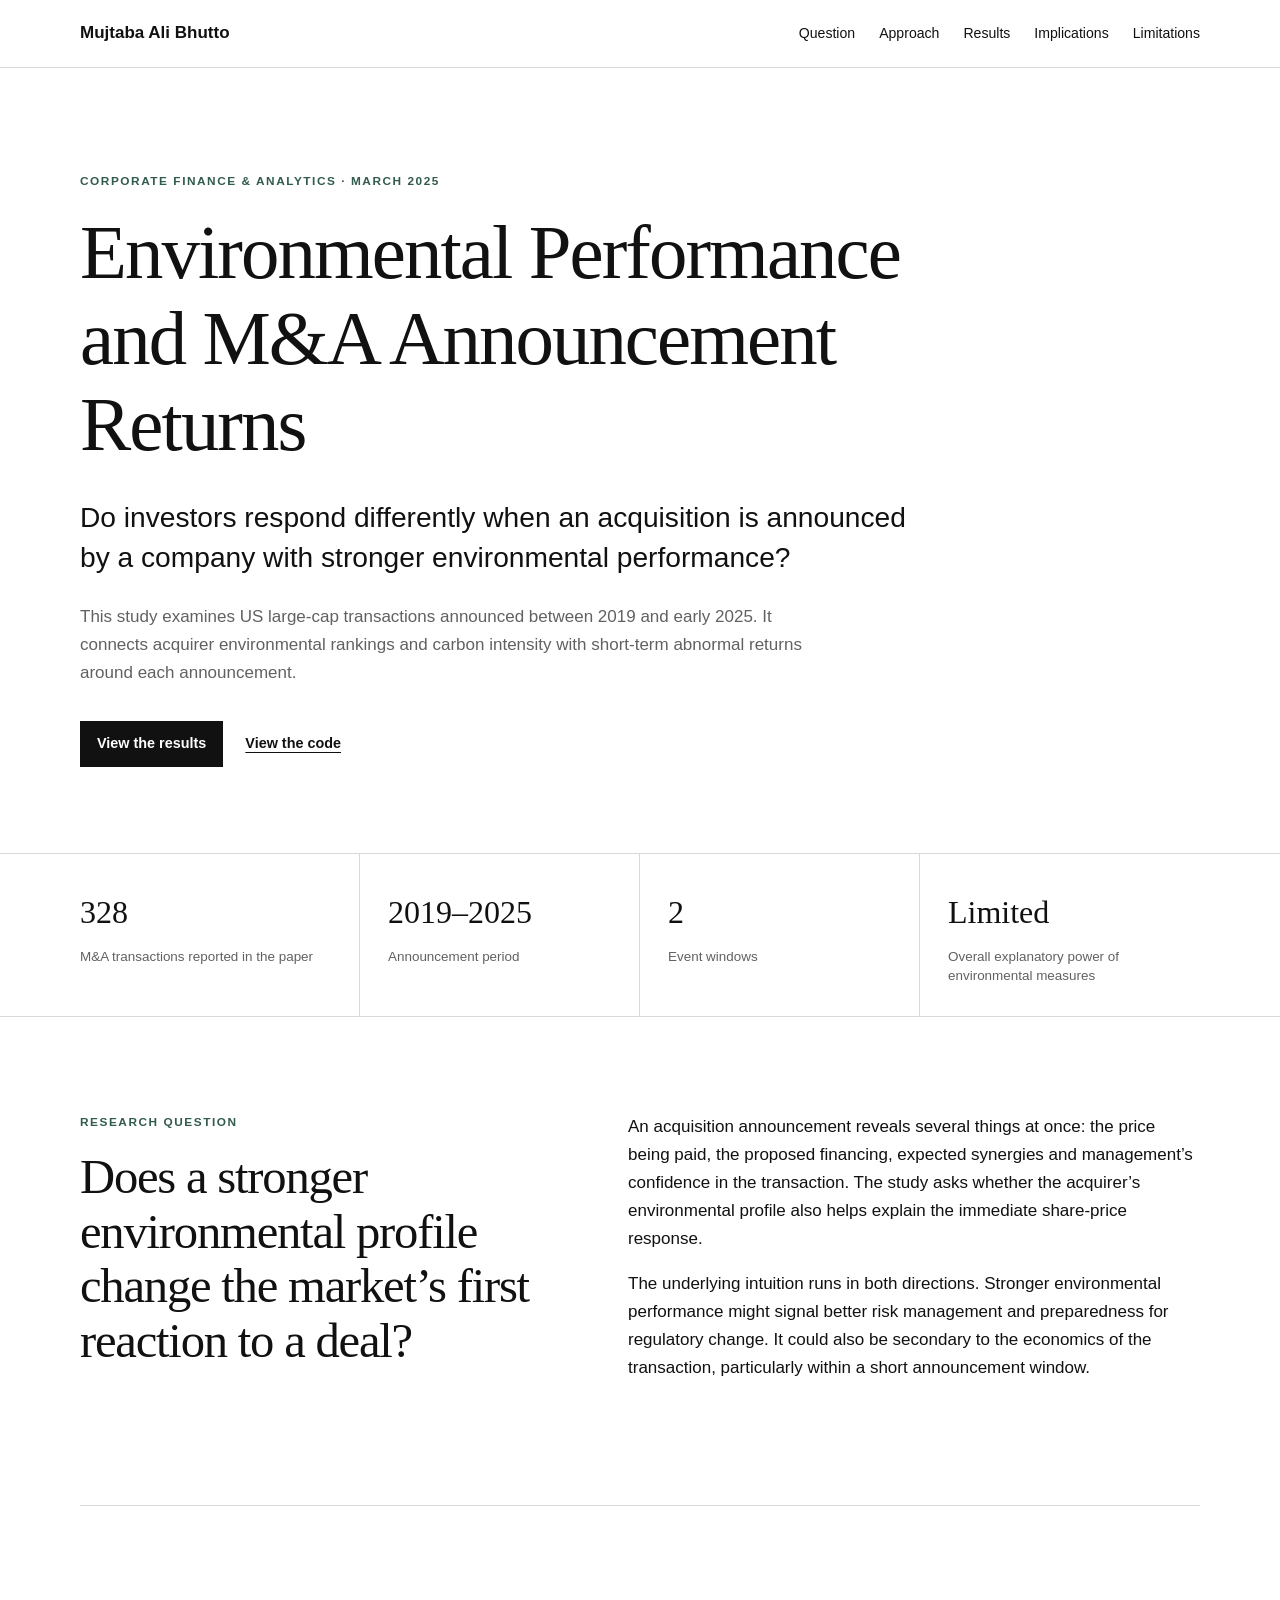
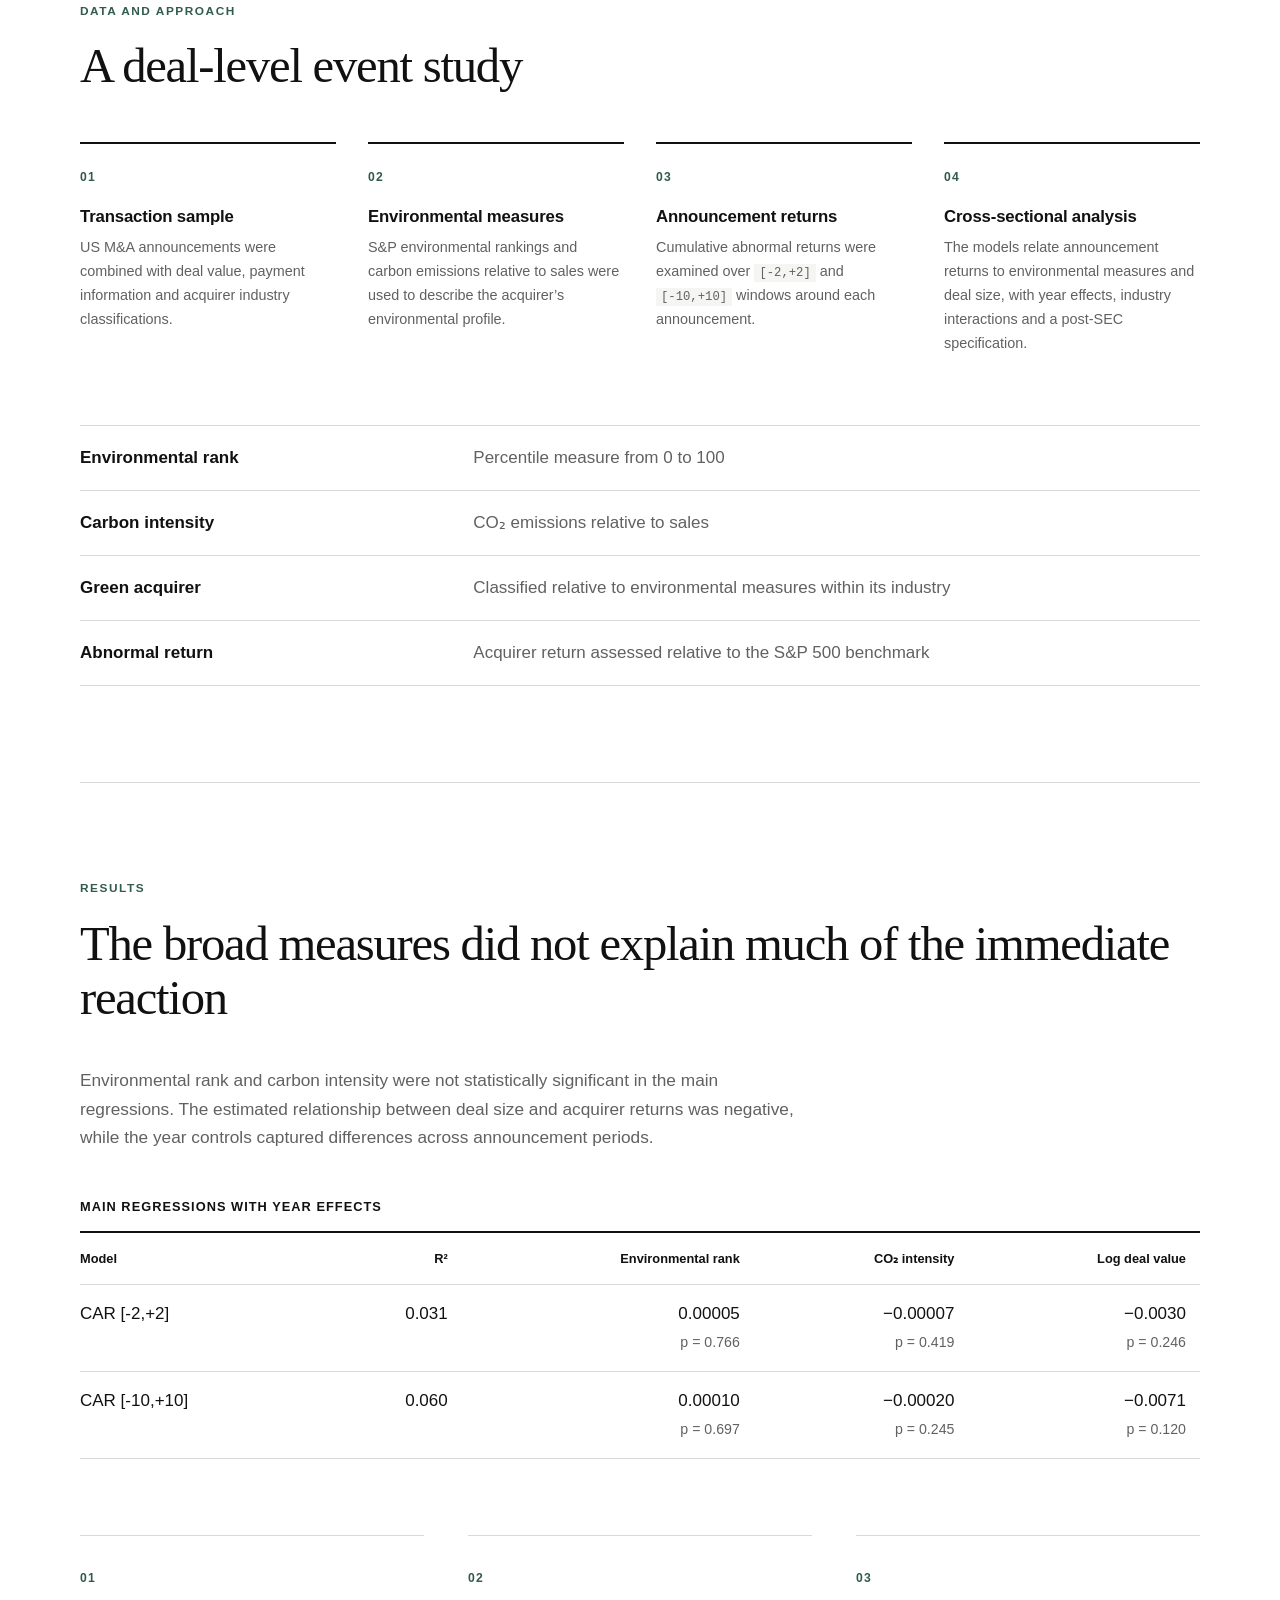
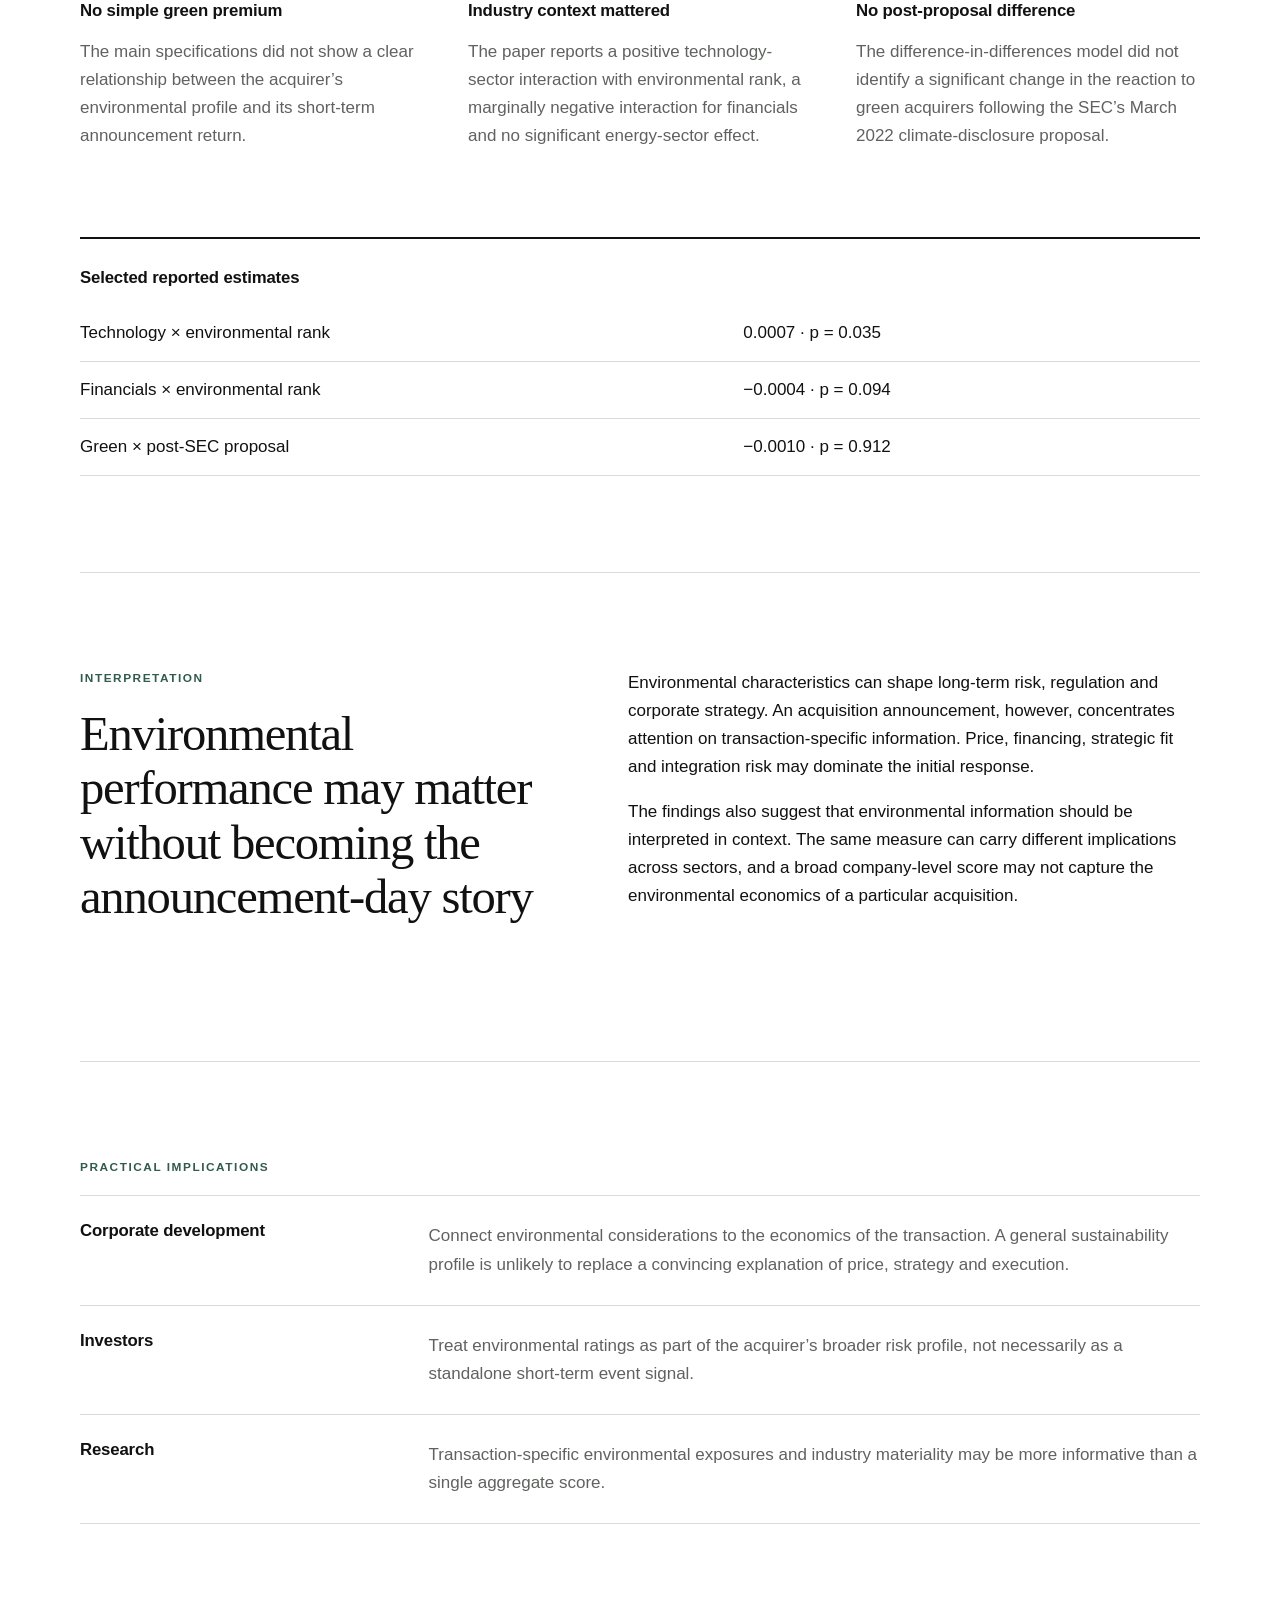
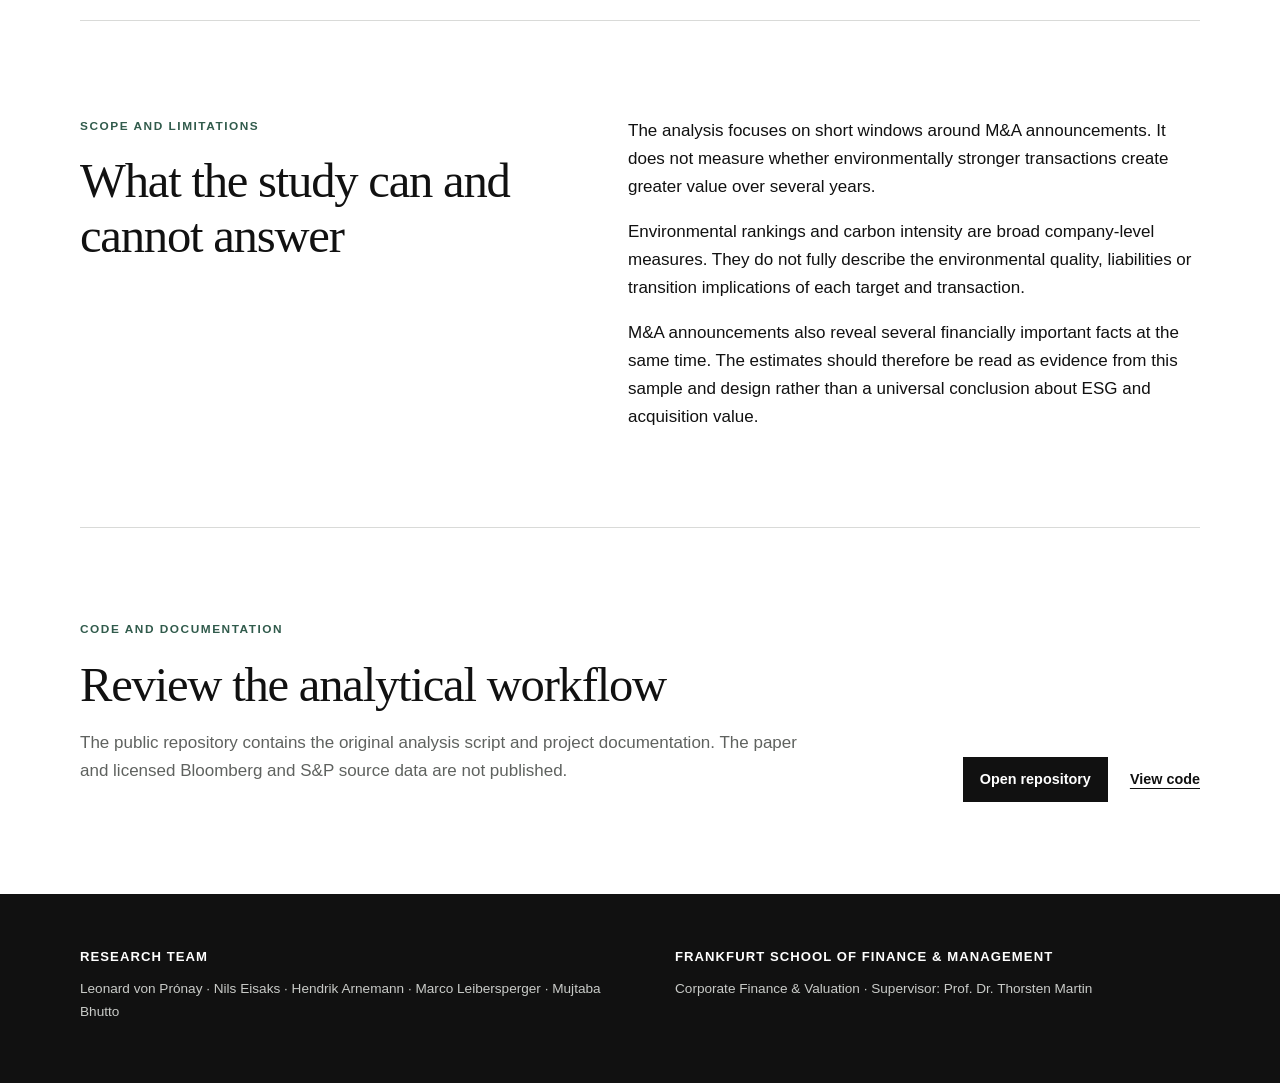
==== docs/index.html @ 81cffa6b "code upload" ====
<!doctype html>
<html lang="en">
<head>
  <meta charset="utf-8">
  <meta name="viewport" content="width=device-width, initial-scale=1">
  <title>Environmental Performance and M&amp;A Announcement Returns</title>
  <meta name="description" content="An event-study analysis of whether acquirer environmental performance helps explain short-term market reactions to US M&amp;A announcements.">
  <link rel="icon" type="image/svg+xml" href="data:image/svg+xml,%3Csvg xmlns='http://www.w3.org/2000/svg' viewBox='0 0 64 64'%3E%3Crect width='64' height='64' rx='8' fill='%23111111'/%3E%3Cpath d='M17 43V21h7l8 12 8-12h7v22h-7V32L32 44 24 32v11z' fill='white'/%3E%3C/svg%3E">
  <link rel="stylesheet" href="styles.css">
</head>
<body>
  <header class="site-header">
    <a class="site-name" href="#top">Mujtaba Ali Bhutto</a>
    <nav aria-label="Project navigation">
      <a href="#question">Question</a>
      <a href="#approach">Approach</a>
      <a href="#results">Results</a>
      <a href="#implications">Implications</a>
      <a href="#limitations">Limitations</a>
    </nav>
  </header>

  <main id="top">
    <section class="hero wrap">
      <p class="eyebrow">Corporate Finance &amp; Analytics · March 2025</p>
      <h1>Environmental Performance and M&amp;A Announcement Returns</h1>
      <p class="standfirst">Do investors respond differently when an acquisition is announced by a company with stronger environmental performance?</p>
      <p class="summary">This study examines US large-cap transactions announced between 2019 and early 2025. It connects acquirer environmental rankings and carbon intensity with short-term abnormal returns around each announcement.</p>
      <div class="actions">
        <a class="primary" href="#results">View the results</a>
        <a href="https://github.com/mujtababhutto/Environmental-Performance-and-MA-Announcement-Returns/blob/main/src/analysis.py">View the code</a>
      </div>
    </section>

    <section class="fact-strip" aria-label="Study summary">
      <div><strong>328</strong><span>M&amp;A transactions reported in the paper</span></div>
      <div><strong>2019–2025</strong><span>Announcement period</span></div>
      <div><strong>2</strong><span>Event windows</span></div>
      <div><strong>Limited</strong><span>Overall explanatory power of environmental measures</span></div>
    </section>

    <section id="question" class="section wrap two-column">
      <div>
        <p class="section-label">Research question</p>
        <h2>Does a stronger environmental profile change the market’s first reaction to a deal?</h2>
      </div>
      <div class="prose">
        <p>An acquisition announcement reveals several things at once: the price being paid, the proposed financing, expected synergies and management’s confidence in the transaction. The study asks whether the acquirer’s environmental profile also helps explain the immediate share-price response.</p>
        <p>The underlying intuition runs in both directions. Stronger environmental performance might signal better risk management and preparedness for regulatory change. It could also be secondary to the economics of the transaction, particularly within a short announcement window.</p>
      </div>
    </section>

    <section id="approach" class="section wrap">
      <p class="section-label">Data and approach</p>
      <h2>A deal-level event study</h2>
      <div class="method-grid">
        <article>
          <span>01</span>
          <h3>Transaction sample</h3>
          <p>US M&amp;A announcements were combined with deal value, payment information and acquirer industry classifications.</p>
        </article>
        <article>
          <span>02</span>
          <h3>Environmental measures</h3>
          <p>S&amp;P environmental rankings and carbon emissions relative to sales were used to describe the acquirer’s environmental profile.</p>
        </article>
        <article>
          <span>03</span>
          <h3>Announcement returns</h3>
          <p>Cumulative abnormal returns were examined over <code>[-2,+2]</code> and <code>[-10,+10]</code> windows around each announcement.</p>
        </article>
        <article>
          <span>04</span>
          <h3>Cross-sectional analysis</h3>
          <p>The models relate announcement returns to environmental measures and deal size, with year effects, industry interactions and a post-SEC specification.</p>
        </article>
      </div>

      <div class="definition-table">
        <div><strong>Environmental rank</strong><span>Percentile measure from 0 to 100</span></div>
        <div><strong>Carbon intensity</strong><span>CO₂ emissions relative to sales</span></div>
        <div><strong>Green acquirer</strong><span>Classified relative to environmental measures within its industry</span></div>
        <div><strong>Abnormal return</strong><span>Acquirer return assessed relative to the S&amp;P 500 benchmark</span></div>
      </div>
    </section>

    <section id="results" class="section wrap">
      <p class="section-label">Results</p>
      <h2>The broad measures did not explain much of the immediate reaction</h2>
      <p class="intro">Environmental rank and carbon intensity were not statistically significant in the main regressions. The estimated relationship between deal size and acquirer returns was negative, while the year controls captured differences across announcement periods.</p>

      <div class="table-wrap">
        <table>
          <caption>Main regressions with year effects</caption>
          <thead>
            <tr><th>Model</th><th>R²</th><th>Environmental rank</th><th>CO₂ intensity</th><th>Log deal value</th></tr>
          </thead>
          <tbody>
            <tr><td>CAR [-2,+2]</td><td>0.031</td><td>0.00005<br><small>p = 0.766</small></td><td>−0.00007<br><small>p = 0.419</small></td><td>−0.0030<br><small>p = 0.246</small></td></tr>
            <tr><td>CAR [-10,+10]</td><td>0.060</td><td>0.00010<br><small>p = 0.697</small></td><td>−0.00020<br><small>p = 0.245</small></td><td>−0.0071<br><small>p = 0.120</small></td></tr>
          </tbody>
        </table>
      </div>

      <div class="findings-grid">
        <article>
          <p class="finding-number">01</p>
          <h3>No simple green premium</h3>
          <p>The main specifications did not show a clear relationship between the acquirer’s environmental profile and its short-term announcement return.</p>
        </article>
        <article>
          <p class="finding-number">02</p>
          <h3>Industry context mattered</h3>
          <p>The paper reports a positive technology-sector interaction with environmental rank, a marginally negative interaction for financials and no significant energy-sector effect.</p>
        </article>
        <article>
          <p class="finding-number">03</p>
          <h3>No post-proposal difference</h3>
          <p>The difference-in-differences model did not identify a significant change in the reaction to green acquirers following the SEC’s March 2022 climate-disclosure proposal.</p>
        </article>
      </div>

      <div class="result-note">
        <h3>Selected reported estimates</h3>
        <dl>
          <div><dt>Technology × environmental rank</dt><dd>0.0007 · p = 0.035</dd></div>
          <div><dt>Financials × environmental rank</dt><dd>−0.0004 · p = 0.094</dd></div>
          <div><dt>Green × post-SEC proposal</dt><dd>−0.0010 · p = 0.912</dd></div>
        </dl>
      </div>
    </section>

    <section id="implications" class="section wrap two-column">
      <div>
        <p class="section-label">Interpretation</p>
        <h2>Environmental performance may matter without becoming the announcement-day story</h2>
      </div>
      <div class="prose">
        <p>Environmental characteristics can shape long-term risk, regulation and corporate strategy. An acquisition announcement, however, concentrates attention on transaction-specific information. Price, financing, strategic fit and integration risk may dominate the initial response.</p>
        <p>The findings also suggest that environmental information should be interpreted in context. The same measure can carry different implications across sectors, and a broad company-level score may not capture the environmental economics of a particular acquisition.</p>
      </div>
    </section>

    <section class="section wrap">
      <p class="section-label">Practical implications</p>
      <div class="audience-list">
        <article><h3>Corporate development</h3><p>Connect environmental considerations to the economics of the transaction. A general sustainability profile is unlikely to replace a convincing explanation of price, strategy and execution.</p></article>
        <article><h3>Investors</h3><p>Treat environmental ratings as part of the acquirer’s broader risk profile, not necessarily as a standalone short-term event signal.</p></article>
        <article><h3>Research</h3><p>Transaction-specific environmental exposures and industry materiality may be more informative than a single aggregate score.</p></article>
      </div>
    </section>

    <section id="limitations" class="section wrap two-column">
      <div>
        <p class="section-label">Scope and limitations</p>
        <h2>What the study can and cannot answer</h2>
      </div>
      <div class="prose">
        <p>The analysis focuses on short windows around M&amp;A announcements. It does not measure whether environmentally stronger transactions create greater value over several years.</p>
        <p>Environmental rankings and carbon intensity are broad company-level measures. They do not fully describe the environmental quality, liabilities or transition implications of each target and transaction.</p>
        <p>M&amp;A announcements also reveal several financially important facts at the same time. The estimates should therefore be read as evidence from this sample and design rather than a universal conclusion about ESG and acquisition value.</p>
      </div>
    </section>

    <section class="download-section wrap">
      <div>
        <p class="section-label">Code and documentation</p>
        <h2>Review the analytical workflow</h2>
        <p>The public repository contains the original analysis script and project documentation. The paper and licensed Bloomberg and S&amp;P source data are not published.</p>
      </div>
      <div class="actions">
        <a class="primary" href="https://github.com/mujtababhutto/Environmental-Performance-and-MA-Announcement-Returns">Open repository</a>
        <a href="https://github.com/mujtababhutto/Environmental-Performance-and-MA-Announcement-Returns/blob/main/src/analysis.py">View code</a>
      </div>
    </section>
  </main>

  <footer>
    <div class="wrap footer-grid">
      <div>
        <strong>Research team</strong>
        <p>Leonard von Prónay · Nils Eisaks · Hendrik Arnemann · Marco Leibersperger · Mujtaba Bhutto</p>
      </div>
      <div>
        <strong>Frankfurt School of Finance &amp; Management</strong>
        <p>Corporate Finance &amp; Valuation · Supervisor: Prof. Dr. Thorsten Martin</p>
      </div>
    </div>
  </footer>
</body>
</html>
---- docs/styles.css ----
:root {
  --ink: #111111;
  --muted: #5f625f;
  --line: #d9dad8;
  --soft: #f5f6f4;
  --accent: #315b4c;
  --max: 1120px;
}

* { box-sizing: border-box; }
html { scroll-behavior: smooth; }
body {
  margin: 0;
  color: var(--ink);
  background: #ffffff;
  font-family: Arial, Helvetica, sans-serif;
  font-size: 17px;
  line-height: 1.65;
  -webkit-font-smoothing: antialiased;
}

a { color: inherit; text-underline-offset: 4px; }
a:hover { color: var(--accent); }
.wrap { width: min(var(--max), calc(100% - 64px)); margin-inline: auto; }

.site-header {
  min-height: 68px;
  padding: 0 max(32px, calc((100% - var(--max)) / 2));
  border-bottom: 1px solid var(--line);
  display: flex;
  align-items: center;
  justify-content: space-between;
  gap: 32px;
  background: rgba(255,255,255,.96);
  position: sticky;
  top: 0;
  z-index: 10;
}
.site-name { font-weight: 700; text-decoration: none; }
nav { display: flex; gap: 24px; font-size: .88rem; }
nav a { text-decoration: none; }

.hero { padding: 104px 0 86px; max-width: 980px; margin-left: max(32px, calc((100% - var(--max)) / 2)); }
.eyebrow, .section-label {
  margin: 0 0 18px;
  color: var(--accent);
  font-size: .74rem;
  font-weight: 700;
  letter-spacing: .13em;
  text-transform: uppercase;
}
h1, h2, h3 { margin-top: 0; line-height: 1.12; letter-spacing: -.025em; }
h1 { max-width: 920px; margin-bottom: 30px; font-family: Georgia, 'Times New Roman', serif; font-size: clamp(3rem, 6vw, 5.6rem); font-weight: 400; }
h2 { font-family: Georgia, 'Times New Roman', serif; font-size: clamp(2rem, 3.8vw, 3.4rem); font-weight: 400; }
h3 { font-size: 1.05rem; letter-spacing: -.01em; }
.standfirst { max-width: 850px; margin: 0 0 24px; font-size: clamp(1.3rem, 2.2vw, 1.8rem); line-height: 1.45; }
.summary { max-width: 760px; color: var(--muted); }
.actions { display: flex; align-items: center; flex-wrap: wrap; gap: 22px; margin-top: 34px; }
.actions a { font-size: .9rem; font-weight: 700; }
.actions .primary { display: inline-block; padding: 11px 17px; background: var(--ink); color: white; text-decoration: none; }
.actions .primary:hover { background: var(--accent); color: white; }

.fact-strip {
  display: grid;
  grid-template-columns: repeat(4, 1fr);
  border-top: 1px solid var(--line);
  border-bottom: 1px solid var(--line);
  padding-inline: max(32px, calc((100% - var(--max)) / 2));
}
.fact-strip div { min-height: 156px; padding: 32px 28px 30px 0; border-right: 1px solid var(--line); }
.fact-strip div:not(:first-child) { padding-left: 28px; }
.fact-strip div:last-child { border-right: 0; }
.fact-strip strong { display: block; margin-bottom: 8px; font-family: Georgia, 'Times New Roman', serif; font-size: 2rem; font-weight: 400; }
.fact-strip span { display: block; color: var(--muted); font-size: .84rem; line-height: 1.45; }

.section { padding-block: 96px; border-bottom: 1px solid var(--line); }
.two-column { display: grid; grid-template-columns: minmax(0, .9fr) minmax(0, 1.1fr); gap: 80px; }
.prose p:first-child, .intro { margin-top: 0; }
.prose p, .intro { max-width: 720px; }
.prose p:last-child { margin-bottom: 0; }
.intro { color: var(--muted); font-size: 1.08rem; }

.method-grid { display: grid; grid-template-columns: repeat(4, 1fr); gap: 32px; margin-top: 48px; }
.method-grid article { border-top: 2px solid var(--ink); padding-top: 18px; }
.method-grid article > span, .finding-number { color: var(--accent); font-size: .76rem; font-weight: 700; letter-spacing: .1em; }
.method-grid h3 { margin: 18px 0 10px; }
.method-grid p { margin: 0; color: var(--muted); font-size: .9rem; }
code { padding: 2px 5px; background: var(--soft); font-family: 'Courier New', monospace; font-size: .85em; }

.definition-table { margin-top: 70px; border-top: 1px solid var(--line); }
.definition-table div { display: grid; grid-template-columns: 1fr 2fr; gap: 30px; padding: 18px 0; border-bottom: 1px solid var(--line); }
.definition-table span { color: var(--muted); }

.table-wrap { overflow-x: auto; margin-top: 44px; }
table { width: 100%; border-collapse: collapse; font-variant-numeric: tabular-nums; }
caption { margin-bottom: 14px; text-align: left; font-size: .8rem; font-weight: 700; text-transform: uppercase; letter-spacing: .08em; }
th, td { padding: 15px 14px; border-bottom: 1px solid var(--line); text-align: right; vertical-align: top; }
th { border-top: 2px solid var(--ink); font-size: .8rem; }
th:first-child, td:first-child { padding-left: 0; text-align: left; }
small { color: var(--muted); }

.findings-grid { display: grid; grid-template-columns: repeat(3, 1fr); gap: 44px; margin-top: 76px; }
.findings-grid article { border-top: 1px solid var(--line); padding-top: 20px; }
.findings-grid h3 { margin: 14px 0 10px; }
.findings-grid p:last-child { color: var(--muted); }
.result-note { margin-top: 70px; padding: 30px 0 0; border-top: 2px solid var(--ink); }
.result-note dl { margin: 0; }
.result-note dl div { display: grid; grid-template-columns: 1.4fr 1fr; gap: 24px; padding: 14px 0; border-bottom: 1px solid var(--line); }
.result-note dd { margin: 0; font-variant-numeric: tabular-nums; }

.audience-list { border-top: 1px solid var(--line); }
.audience-list article { display: grid; grid-template-columns: .8fr 2fr; gap: 40px; padding: 26px 0; border-bottom: 1px solid var(--line); }
.audience-list p { margin: 0; color: var(--muted); }

.download-section { padding-block: 92px; display: flex; justify-content: space-between; align-items: end; gap: 60px; }
.download-section > div:first-child { max-width: 720px; }
.download-section h2 { margin-bottom: 16px; }
.download-section p:last-child { color: var(--muted); }
.download-section .actions { flex-shrink: 0; }

footer { padding: 48px 0 60px; background: var(--ink); color: white; }
.footer-grid { display: grid; grid-template-columns: 1fr 1fr; gap: 70px; }
footer strong { font-size: .82rem; text-transform: uppercase; letter-spacing: .08em; }
footer p { margin: 8px 0 0; color: #c9cbc8; font-size: .85rem; }

@media (max-width: 860px) {
  .site-header { padding-inline: 22px; }
  nav { display: none; }
  .wrap { width: min(100% - 40px, var(--max)); }
  .hero { margin-inline: 20px; padding: 72px 0 60px; }
  .fact-strip { grid-template-columns: 1fr 1fr; padding-inline: 20px; }
  .fact-strip div { border-bottom: 1px solid var(--line); }
  .fact-strip div:nth-child(2) { border-right: 0; }
  .fact-strip div:nth-child(3), .fact-strip div:nth-child(4) { border-bottom: 0; }
  .two-column { grid-template-columns: 1fr; gap: 28px; }
  .method-grid { grid-template-columns: 1fr 1fr; }
  .findings-grid { grid-template-columns: 1fr; gap: 24px; }
  .download-section { display: block; }
}

@media (max-width: 560px) {
  body { font-size: 16px; }
  h1 { font-size: 2.65rem; }
  .section { padding-block: 68px; }
  .fact-strip { grid-template-columns: 1fr; }
  .fact-strip div, .fact-strip div:not(:first-child) { min-height: 0; padding: 24px 0; border-right: 0; border-bottom: 1px solid var(--line); }
  .fact-strip div:nth-child(3) { border-bottom: 1px solid var(--line); }
  .method-grid { grid-template-columns: 1fr; }
  .definition-table div, .result-note dl div, .audience-list article { grid-template-columns: 1fr; gap: 6px; }
  th, td { min-width: 130px; }
  .footer-grid { grid-template-columns: 1fr; gap: 32px; }
}
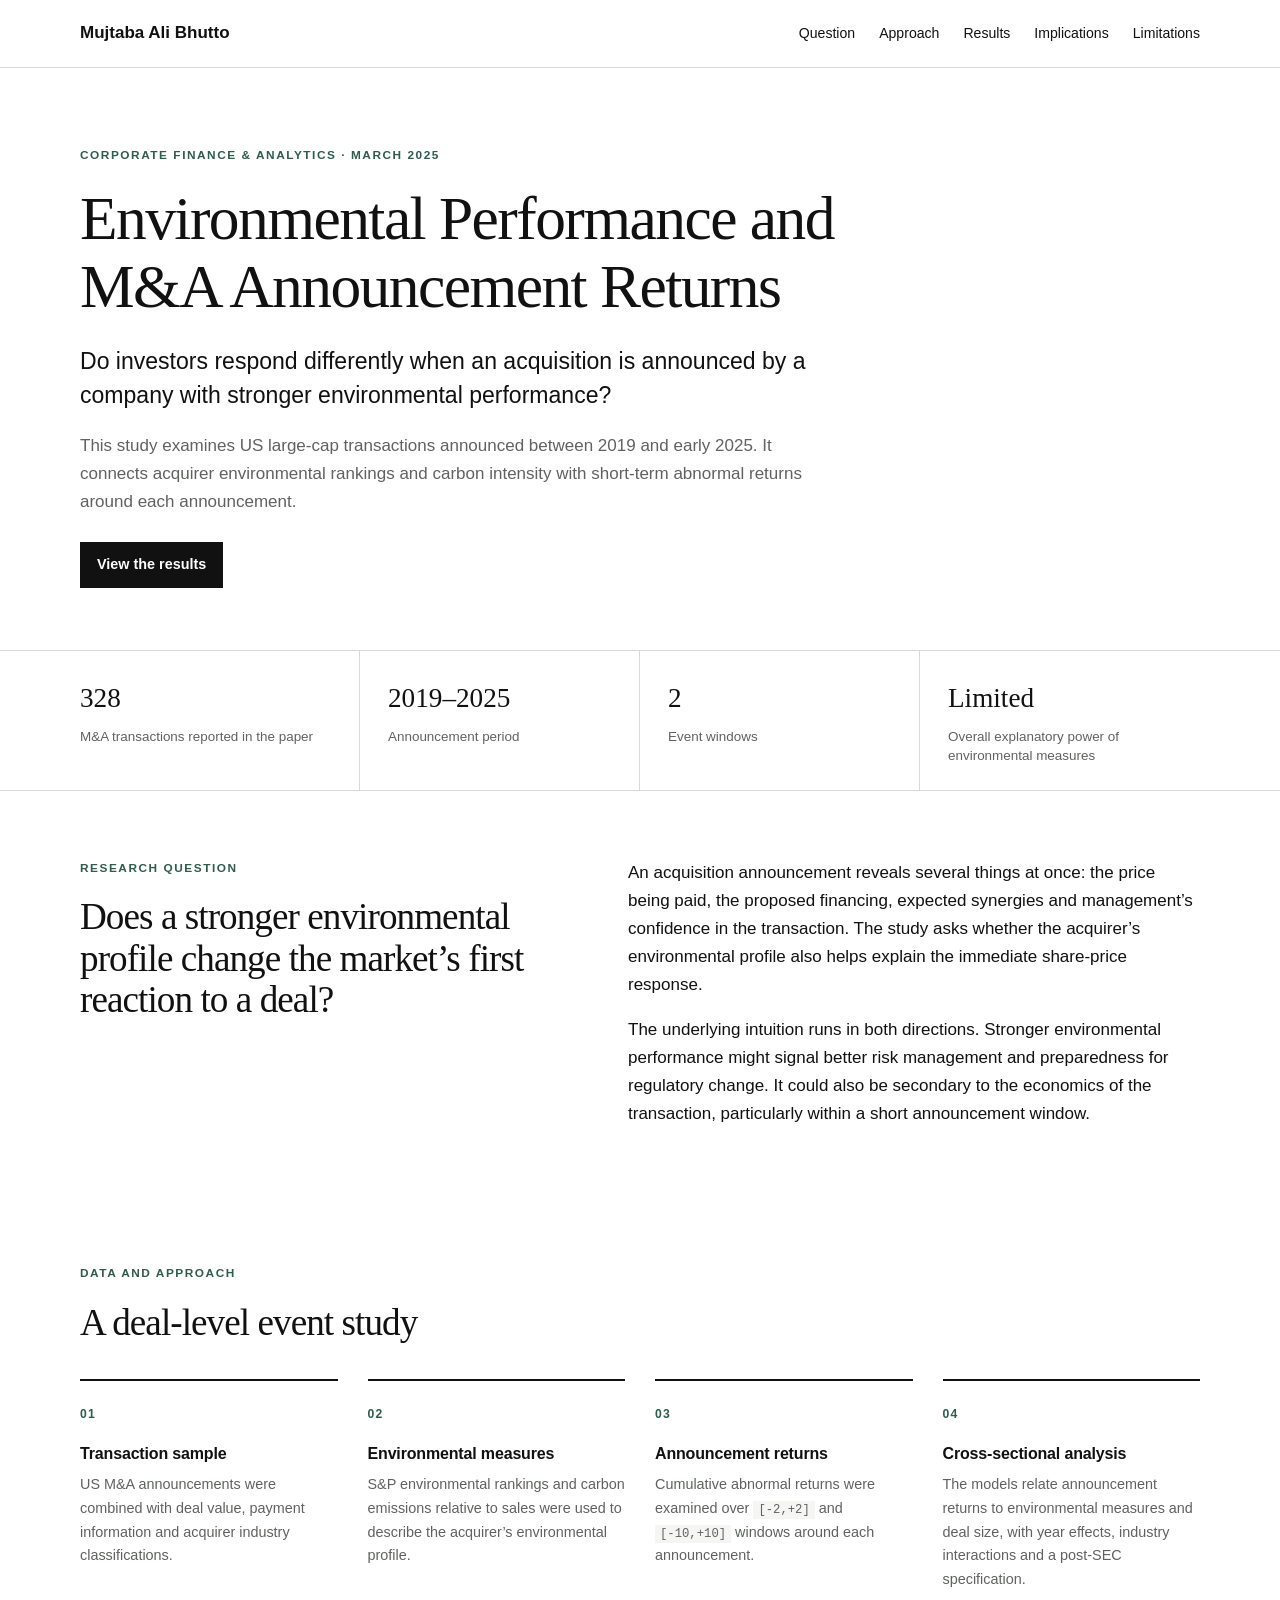
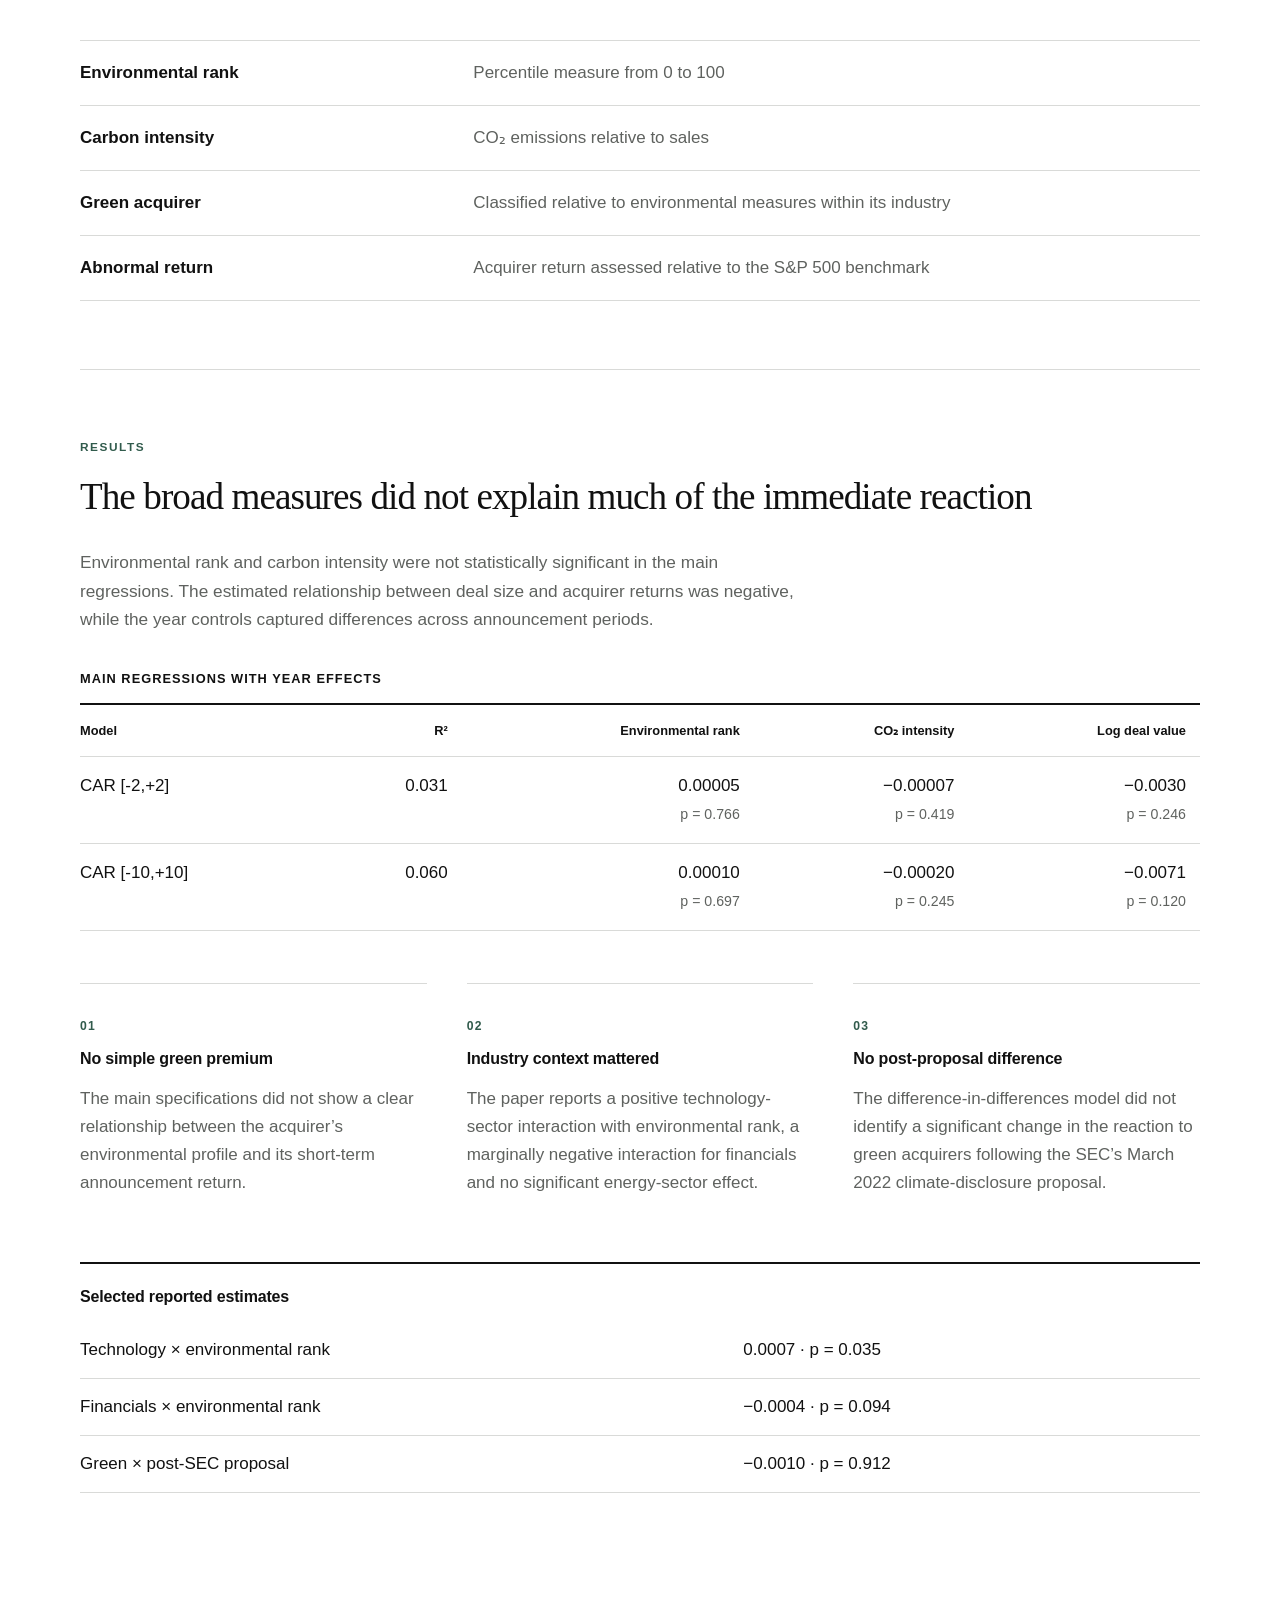
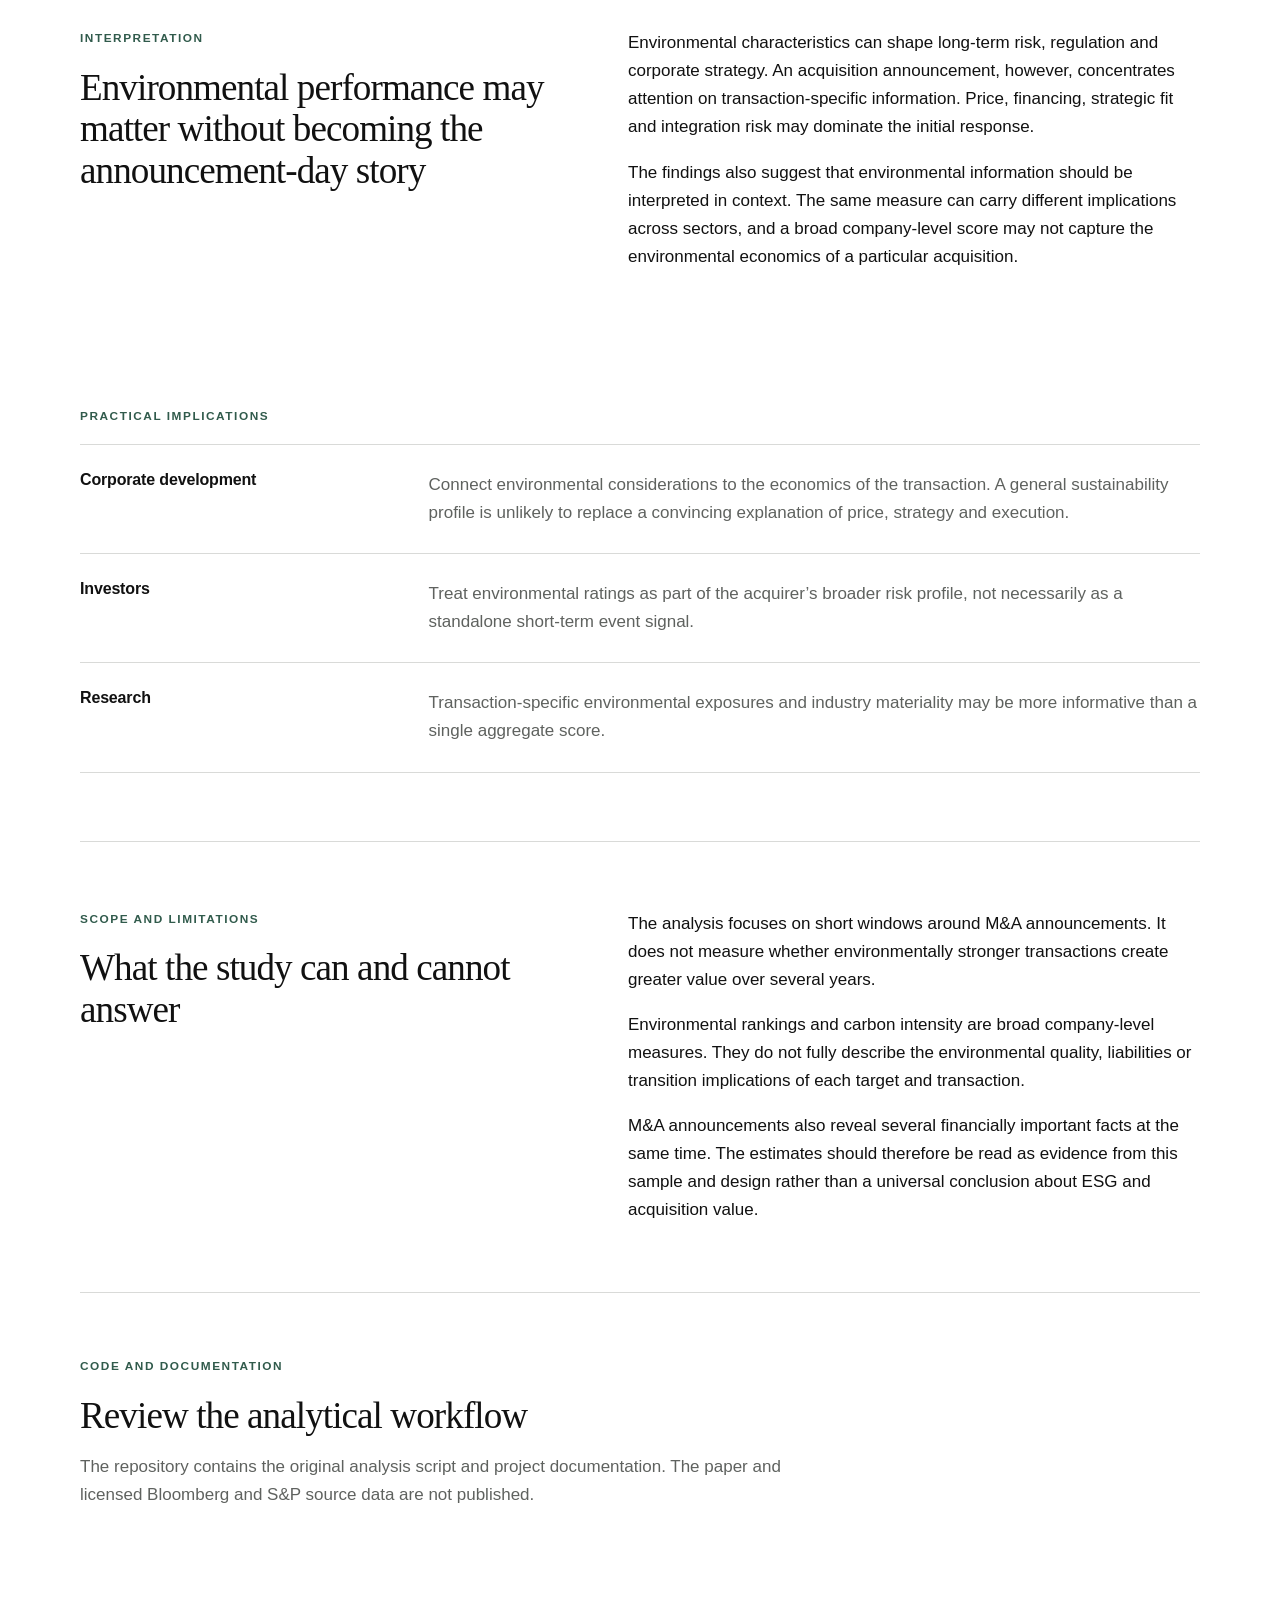
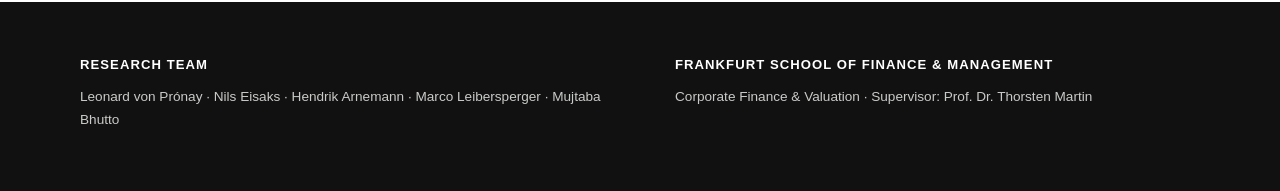
==== commit f1b769c7: "file update with minor fixes" ====
--- a/docs/index.html
+++ b/docs/index.html
@@ -28,7 +28,6 @@
       <p class="summary">This study examines US large-cap transactions announced between 2019 and early 2025. It connects acquirer environmental rankings and carbon intensity with short-term abnormal returns around each announcement.</p>
       <div class="actions">
         <a class="primary" href="#results">View the results</a>
-        <a href="https://github.com/mujtababhutto/Environmental-Performance-and-MA-Announcement-Returns/blob/main/src/analysis.py">View the code</a>
       </div>
     </section>
 
@@ -84,7 +83,7 @@
       </div>
     </section>
 
-    <section id="results" class="section wrap">
+    <section id="results" class="section wrap section-break">
       <p class="section-label">Results</p>
       <h2>The broad measures did not explain much of the immediate reaction</h2>
       <p class="intro">Environmental rank and carbon intensity were not statistically significant in the main regressions. The estimated relationship between deal size and acquirer returns was negative, while the year controls captured differences across announcement periods.</p>
@@ -150,7 +149,7 @@
       </div>
     </section>
 
-    <section id="limitations" class="section wrap two-column">
+    <section id="limitations" class="section wrap two-column section-break">
       <div>
         <p class="section-label">Scope and limitations</p>
         <h2>What the study can and cannot answer</h2>
@@ -166,11 +165,7 @@
       <div>
         <p class="section-label">Code and documentation</p>
         <h2>Review the analytical workflow</h2>
-        <p>The public repository contains the original analysis script and project documentation. The paper and licensed Bloomberg and S&amp;P source data are not published.</p>
-      </div>
-      <div class="actions">
-        <a class="primary" href="https://github.com/mujtababhutto/Environmental-Performance-and-MA-Announcement-Returns">Open repository</a>
-        <a href="https://github.com/mujtababhutto/Environmental-Performance-and-MA-Announcement-Returns/blob/main/src/analysis.py">View code</a>
+        <p>The repository contains the original analysis script and project documentation. The paper and licensed Bloomberg and S&amp;P source data are not published.</p>
       </div>
     </section>
   </main>
--- a/docs/styles.css
+++ b/docs/styles.css
@@ -40,7 +40,7 @@
 nav { display: flex; gap: 24px; font-size: .88rem; }
 nav a { text-decoration: none; }
 
-.hero { padding: 104px 0 86px; max-width: 980px; margin-left: max(32px, calc((100% - var(--max)) / 2)); }
+.hero { padding: 78px 0 62px; max-width: 900px; margin-left: max(32px, calc((100% - var(--max)) / 2)); }
 .eyebrow, .section-label {
   margin: 0 0 18px;
   color: var(--accent);
@@ -50,12 +50,12 @@
   text-transform: uppercase;
 }
 h1, h2, h3 { margin-top: 0; line-height: 1.12; letter-spacing: -.025em; }
-h1 { max-width: 920px; margin-bottom: 30px; font-family: Georgia, 'Times New Roman', serif; font-size: clamp(3rem, 6vw, 5.6rem); font-weight: 400; }
-h2 { font-family: Georgia, 'Times New Roman', serif; font-size: clamp(2rem, 3.8vw, 3.4rem); font-weight: 400; }
-h3 { font-size: 1.05rem; letter-spacing: -.01em; }
-.standfirst { max-width: 850px; margin: 0 0 24px; font-size: clamp(1.3rem, 2.2vw, 1.8rem); line-height: 1.45; }
+h1 { max-width: 850px; margin-bottom: 24px; font-family: Georgia, 'Times New Roman', serif; font-size: clamp(2.65rem, 4.8vw, 4.55rem); font-weight: 400; }
+h2 { font-family: Georgia, 'Times New Roman', serif; font-size: clamp(1.75rem, 2.9vw, 2.7rem); font-weight: 400; }
+h3 { font-size: 1rem; letter-spacing: -.01em; }
+.standfirst { max-width: 800px; margin: 0 0 20px; font-size: clamp(1.18rem, 1.8vw, 1.55rem); line-height: 1.45; }
 .summary { max-width: 760px; color: var(--muted); }
-.actions { display: flex; align-items: center; flex-wrap: wrap; gap: 22px; margin-top: 34px; }
+.actions { display: flex; align-items: center; flex-wrap: wrap; gap: 22px; margin-top: 26px; }
 .actions a { font-size: .9rem; font-weight: 700; }
 .actions .primary { display: inline-block; padding: 11px 17px; background: var(--ink); color: white; text-decoration: none; }
 .actions .primary:hover { background: var(--accent); color: white; }
@@ -67,31 +67,32 @@
   border-bottom: 1px solid var(--line);
   padding-inline: max(32px, calc((100% - var(--max)) / 2));
 }
-.fact-strip div { min-height: 156px; padding: 32px 28px 30px 0; border-right: 1px solid var(--line); }
+.fact-strip div { min-height: 128px; padding: 25px 24px 24px 0; border-right: 1px solid var(--line); }
 .fact-strip div:not(:first-child) { padding-left: 28px; }
 .fact-strip div:last-child { border-right: 0; }
-.fact-strip strong { display: block; margin-bottom: 8px; font-family: Georgia, 'Times New Roman', serif; font-size: 2rem; font-weight: 400; }
+.fact-strip strong { display: block; margin-bottom: 6px; font-family: Georgia, 'Times New Roman', serif; font-size: 1.7rem; font-weight: 400; }
 .fact-strip span { display: block; color: var(--muted); font-size: .84rem; line-height: 1.45; }
 
-.section { padding-block: 96px; border-bottom: 1px solid var(--line); }
+.section { padding-block: 68px; }
+.section-break { border-top: 1px solid var(--line); }
 .two-column { display: grid; grid-template-columns: minmax(0, .9fr) minmax(0, 1.1fr); gap: 80px; }
 .prose p:first-child, .intro { margin-top: 0; }
 .prose p, .intro { max-width: 720px; }
 .prose p:last-child { margin-bottom: 0; }
 .intro { color: var(--muted); font-size: 1.08rem; }
 
-.method-grid { display: grid; grid-template-columns: repeat(4, 1fr); gap: 32px; margin-top: 48px; }
+.method-grid { display: grid; grid-template-columns: repeat(4, 1fr); gap: 30px; margin-top: 36px; }
 .method-grid article { border-top: 2px solid var(--ink); padding-top: 18px; }
 .method-grid article > span, .finding-number { color: var(--accent); font-size: .76rem; font-weight: 700; letter-spacing: .1em; }
 .method-grid h3 { margin: 18px 0 10px; }
 .method-grid p { margin: 0; color: var(--muted); font-size: .9rem; }
 code { padding: 2px 5px; background: var(--soft); font-family: 'Courier New', monospace; font-size: .85em; }
 
-.definition-table { margin-top: 70px; border-top: 1px solid var(--line); }
+.definition-table { margin-top: 48px; border-top: 1px solid var(--line); }
 .definition-table div { display: grid; grid-template-columns: 1fr 2fr; gap: 30px; padding: 18px 0; border-bottom: 1px solid var(--line); }
 .definition-table span { color: var(--muted); }
 
-.table-wrap { overflow-x: auto; margin-top: 44px; }
+.table-wrap { overflow-x: auto; margin-top: 34px; }
 table { width: 100%; border-collapse: collapse; font-variant-numeric: tabular-nums; }
 caption { margin-bottom: 14px; text-align: left; font-size: .8rem; font-weight: 700; text-transform: uppercase; letter-spacing: .08em; }
 th, td { padding: 15px 14px; border-bottom: 1px solid var(--line); text-align: right; vertical-align: top; }
@@ -99,11 +100,11 @@
 th:first-child, td:first-child { padding-left: 0; text-align: left; }
 small { color: var(--muted); }
 
-.findings-grid { display: grid; grid-template-columns: repeat(3, 1fr); gap: 44px; margin-top: 76px; }
+.findings-grid { display: grid; grid-template-columns: repeat(3, 1fr); gap: 40px; margin-top: 52px; }
 .findings-grid article { border-top: 1px solid var(--line); padding-top: 20px; }
 .findings-grid h3 { margin: 14px 0 10px; }
 .findings-grid p:last-child { color: var(--muted); }
-.result-note { margin-top: 70px; padding: 30px 0 0; border-top: 2px solid var(--ink); }
+.result-note { margin-top: 48px; padding: 24px 0 0; border-top: 2px solid var(--ink); }
 .result-note dl { margin: 0; }
 .result-note dl div { display: grid; grid-template-columns: 1.4fr 1fr; gap: 24px; padding: 14px 0; border-bottom: 1px solid var(--line); }
 .result-note dd { margin: 0; font-variant-numeric: tabular-nums; }
@@ -112,11 +113,10 @@
 .audience-list article { display: grid; grid-template-columns: .8fr 2fr; gap: 40px; padding: 26px 0; border-bottom: 1px solid var(--line); }
 .audience-list p { margin: 0; color: var(--muted); }
 
-.download-section { padding-block: 92px; display: flex; justify-content: space-between; align-items: end; gap: 60px; }
+.download-section { padding-block: 64px 76px; border-top: 1px solid var(--line); }
 .download-section > div:first-child { max-width: 720px; }
 .download-section h2 { margin-bottom: 16px; }
 .download-section p:last-child { color: var(--muted); }
-.download-section .actions { flex-shrink: 0; }
 
 footer { padding: 48px 0 60px; background: var(--ink); color: white; }
 .footer-grid { display: grid; grid-template-columns: 1fr 1fr; gap: 70px; }
@@ -127,7 +127,7 @@
   .site-header { padding-inline: 22px; }
   nav { display: none; }
   .wrap { width: min(100% - 40px, var(--max)); }
-  .hero { margin-inline: 20px; padding: 72px 0 60px; }
+  .hero { margin-inline: 20px; padding: 58px 0 48px; }
   .fact-strip { grid-template-columns: 1fr 1fr; padding-inline: 20px; }
   .fact-strip div { border-bottom: 1px solid var(--line); }
   .fact-strip div:nth-child(2) { border-right: 0; }
@@ -141,7 +141,7 @@
 @media (max-width: 560px) {
   body { font-size: 16px; }
   h1 { font-size: 2.65rem; }
-  .section { padding-block: 68px; }
+  .section { padding-block: 54px; }
   .fact-strip { grid-template-columns: 1fr; }
   .fact-strip div, .fact-strip div:not(:first-child) { min-height: 0; padding: 24px 0; border-right: 0; border-bottom: 1px solid var(--line); }
   .fact-strip div:nth-child(3) { border-bottom: 1px solid var(--line); }
